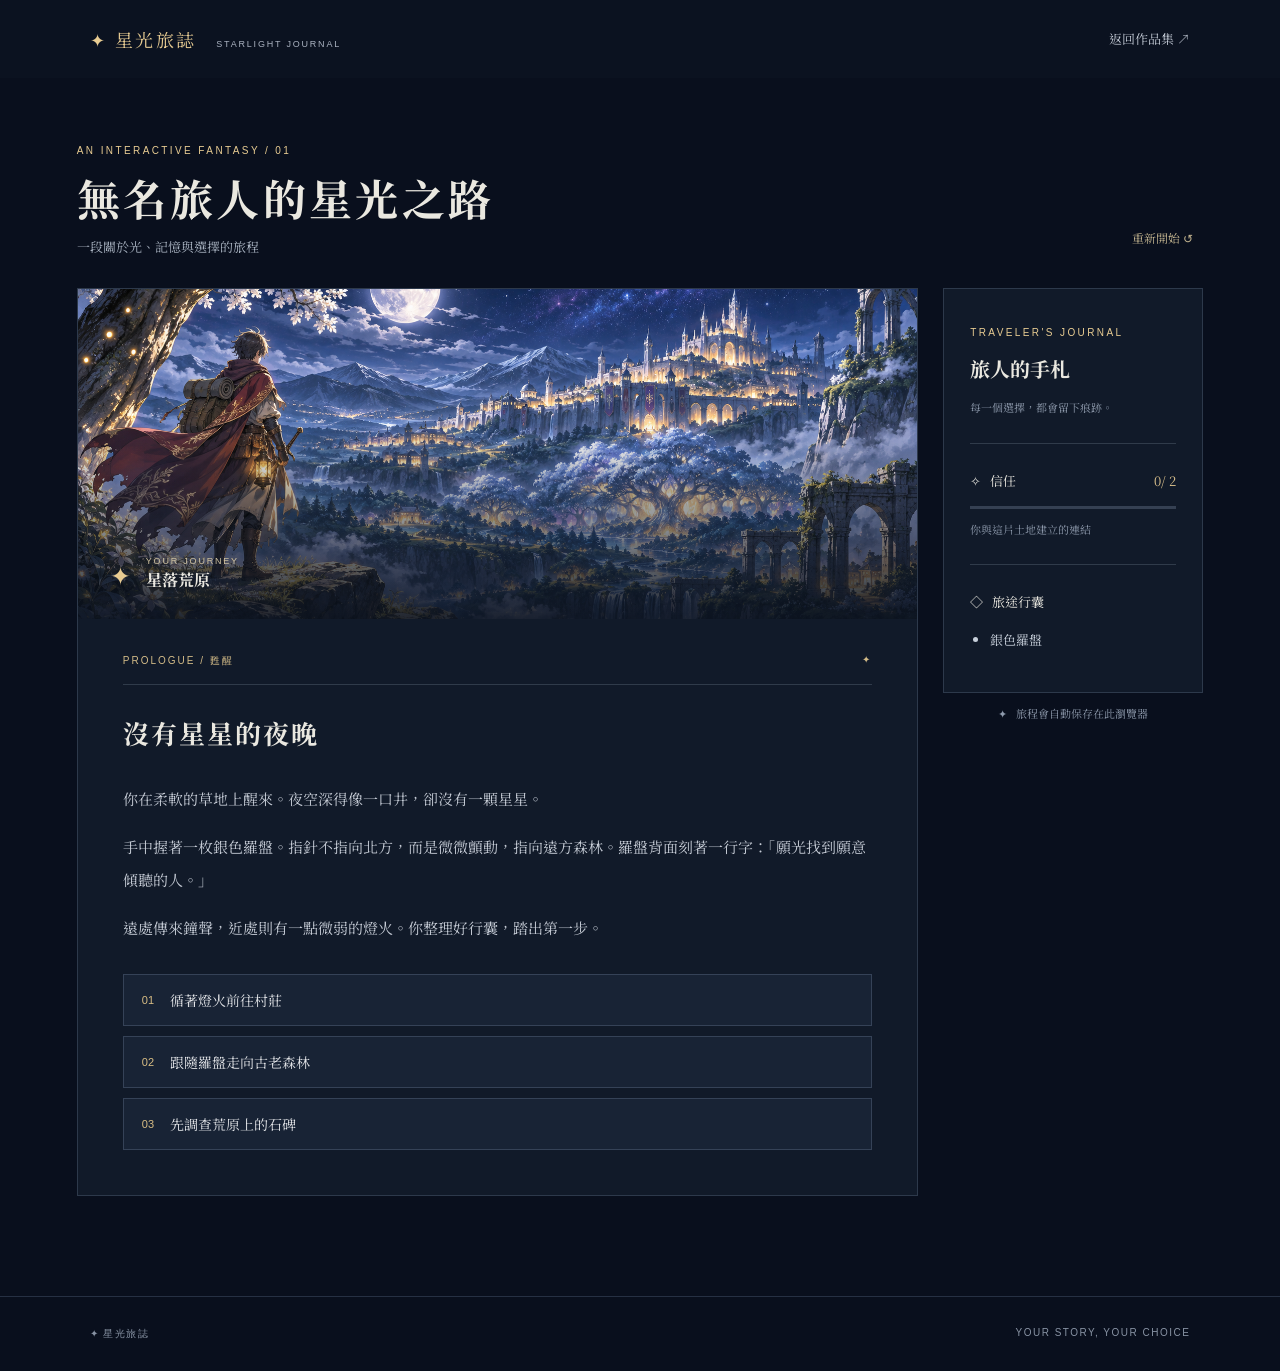
==== adventure/index.html @ 42a1205a "Initial commit: 星光旅誌 static portfolio site Co-Authored-By: Claude Opus 5.5 <noreply@anthropic.com>" ====
<!doctype html><html lang="zh-Hant"><head><meta charset="utf-8"><meta name="viewport" content="width=device-width,initial-scale=1"><title>無名旅人的星光之路</title><link rel="stylesheet" href="../style.css"><link rel="stylesheet" href="game.css"></head><body><header><a class="brand" href="../">✦ 星光旅誌 <small>STARLIGHT JOURNAL</small></a><nav><a href="../#works">返回作品集 ↗</a></nav></header><main class="game"><div class="game-top"><div><p class="eyebrow">AN INTERACTIVE FANTASY / 01</p><h1>無名旅人的星光之路</h1><p>一段關於光、記憶與選擇的旅程</p></div><button id="restart" class="text-button">重新開始 ↺</button></div><div class="layout"><article class="story"><div class="scene"><div class="scene-label"><span>✦</span><div><small>YOUR JOURNEY</small><strong id="location"></strong></div></div></div><div class="story-body"><div class="chapter"><span id="chapter"></span><span>✦</span></div><h2 id="title"></h2><div id="text" class="story-text" aria-live="polite"></div><div id="choices" class="choices"></div></div></article><aside><div class="panel"><p class="eyebrow">TRAVELER'S JOURNAL</p><h3>旅人的手札</h3><p class="aside-intro">每一個選擇，都會留下痕跡。</p><div class="divider"></div><p class="stat-label">✧ &nbsp; 信任 <span id="trust"></span></p><div class="meter"><i id="meter"></i></div><p class="hint">你與這片土地建立的連結</p><div class="divider"></div><p class="stat-label">◇ &nbsp; 旅途行囊</p><ul id="inventory"></ul></div><p class="save-note">✦ &nbsp; 旅程會自動保存在此瀏覽器</p></aside></div></main><footer><span>✦ 星光旅誌</span><span>YOUR STORY, YOUR CHOICE</span></footer><script src="story.js"></script><script src="game.js"></script></body></html>
---- style.css ----
@import url('https://fonts.googleapis.com/css2?family=Noto+Serif+TC:wght@400;600;700&display=swap');
:root{color-scheme:dark;--gold:#e8cc92;--muted:#a7b1c2;--ink:#eae8e0}*{box-sizing:border-box}html{scroll-behavior:smooth}body{margin:0;background:#090f1d;color:var(--ink);font-family:'Noto Serif TC',serif;line-height:1.8}a{color:inherit;text-decoration:none}header{height:78px;display:flex;align-items:center;justify-content:space-between;padding:0 7%;background:#0b1220} .brand{font-size:18px;letter-spacing:.14em;color:var(--gold)}.brand small{font:9px sans-serif;letter-spacing:.2em;color:#aab2c0;margin-left:12px}nav{display:flex;gap:38px;font-size:13px;color:#c4cbd6}.hero{min-height:690px;height:calc(100vh - 78px);max-height:900px;position:relative;display:flex;align-items:center;padding:8%;background:linear-gradient(90deg,rgba(5,10,22,.93) 0%,rgba(5,10,22,.65) 44%,rgba(5,10,22,.12)),linear-gradient(0deg,#090f1d,transparent 30%),url('assets/starlight.png') center/cover}.hero-content{max-width:650px}.eyebrow{font:10px/1.6 sans-serif;letter-spacing:.24em;color:var(--gold)}h1{font-size:clamp(42px,6vw,78px);line-height:1.35;letter-spacing:.08em;margin:26px 0}h1 em{font-style:normal;color:var(--gold)}.lead{color:#c9cfda;font-size:16px;line-height:2.1}.button{display:inline-flex;justify-content:space-between;gap:60px;background:var(--gold);color:#151b27;padding:15px 22px;font-size:13px;margin-top:26px;font-weight:bold}.hero-caption{position:absolute;right:7%;bottom:12%;font:10px/2 sans-serif;letter-spacing:.15em;color:var(--gold);border-left:1px solid var(--gold);padding-left:18px}.hero-caption strong{font:14px 'Noto Serif TC',serif;color:white;letter-spacing:.08em}.section{max-width:1200px;margin:auto;padding:120px 7%}.section-head{display:flex;justify-content:space-between;align-items:end;margin-bottom:40px}.section-head>p,.about>p:last-child{color:var(--muted);font-size:14px}h2{font-size:36px;letter-spacing:.08em;margin:10px 0}.work{display:grid;grid-template-columns:1.15fr 1fr;border:1px solid #273246;background:#101927;transition:.2s}.work:hover{border-color:#bda674;transform:translateY(-3px)}.work-image{min-height:400px;background:url('assets/starlight.png') center/cover}.work-copy{padding:55px}.work-copy h3{font-size:30px;line-height:1.5;letter-spacing:.1em}.work-copy>p:not(.eyebrow){color:var(--muted);font-size:14px}.tags{display:flex;gap:8px;flex-wrap:wrap;margin:28px 0}.tags span{border:1px solid #465063;padding:4px 10px;font-size:11px;color:#bdc5d2}.work-copy b{font-size:13px;color:var(--gold)}.about{border-top:1px solid #263043;display:grid;grid-template-columns:1fr 1fr;gap:0 80px}.about .eyebrow{grid-column:1/-1}.about>p:last-child{max-width:430px}footer{border-top:1px solid #263043;padding:30px 7%;display:flex;justify-content:space-between;color:#8893a4;font:10px sans-serif;letter-spacing:.15em}@media(max-width:700px){header{height:65px}.brand small{display:none}.hero{min-height:620px;height:80vh;background-position:60% center}.hero-caption{display:none}.section{padding:75px 6%}.section-head{display:block}.work{grid-template-columns:1fr}.work-image{min-height:240px}.work-copy{padding:30px}.about{display:block}footer{gap:20px}}
---- adventure/game.css ----
.game{max-width:1340px;margin:auto;padding:55px 6% 100px}.game-top{display:flex;align-items:end;justify-content:space-between;margin-bottom:30px}.game-top h1{font-size:clamp(28px,4vw,43px);margin:8px 0}.game-top p:not(.eyebrow){color:#aab4c2;font-size:13px;margin:0}.text-button{background:none;border:0;color:#c3b48f;cursor:pointer;font:inherit;font-size:12px;padding:10px}.layout{display:grid;grid-template-columns:minmax(0,1fr) 260px;gap:25px}.story,.panel{border:1px solid #2d394b;background:#111a29}.scene{height:330px;background:linear-gradient(0deg,rgba(10,17,29,.9),transparent 60%),url('../assets/starlight.png') center 52%/cover;position:relative}.scene-label{position:absolute;bottom:22px;left:32px;display:flex;align-items:center;gap:15px}.scene-label>span{color:#e8cc92;font-size:25px}.scene-label small,.scene-label strong{display:block}.scene-label small{font:9px sans-serif;letter-spacing:.2em;color:#d0c3a2}.scene-label strong{font-size:16px}.story-body{padding:35px 45px 45px}.chapter{display:flex;justify-content:space-between;color:#d4bc88;font:10px sans-serif;letter-spacing:.2em;border-bottom:1px solid #303b4a;padding-bottom:16px}.story-body h2{font-size:26px;margin:25px 0}.story-text{color:#c5cbd5;font-size:15px;line-height:2.2;min-height:150px}.story-text p{margin:0 0 1em}.choices{display:grid;gap:10px;margin-top:30px}.choice{display:flex;align-items:center;text-align:left;gap:16px;width:100%;padding:15px 18px;background:#182335;color:#e4e6e9;border:1px solid #354257;font:14px 'Noto Serif TC',serif;cursor:pointer}.choice:hover,.choice:focus-visible{background:#263449;border-color:#d0b780}.choice span{color:#d8bd84;font:11px sans-serif}.panel{padding:26px}.panel h3{font-size:20px;margin:10px 0}.aside-intro,.hint,.save-note{font-size:11px;color:#8e9aac}.divider{height:1px;background:#303b4a;margin:25px 0}.stat-label{font-size:13px}.stat-label span{float:right;color:#dfc48e}.meter{height:3px;background:#354052}.meter i{display:block;height:100%;background:#ddc18b;transition:width .3s}#inventory{padding-left:20px;color:#c8d0db;font-size:13px;line-height:2}.save-note{text-align:center}.ending{color:#e8cc92}@media(max-width:800px){.layout{grid-template-columns:1fr}.game-top{align-items:start;gap:10px}.scene{height:240px}.story-body{padding:25px}.game{padding-top:35px}.panel{padding:22px}}
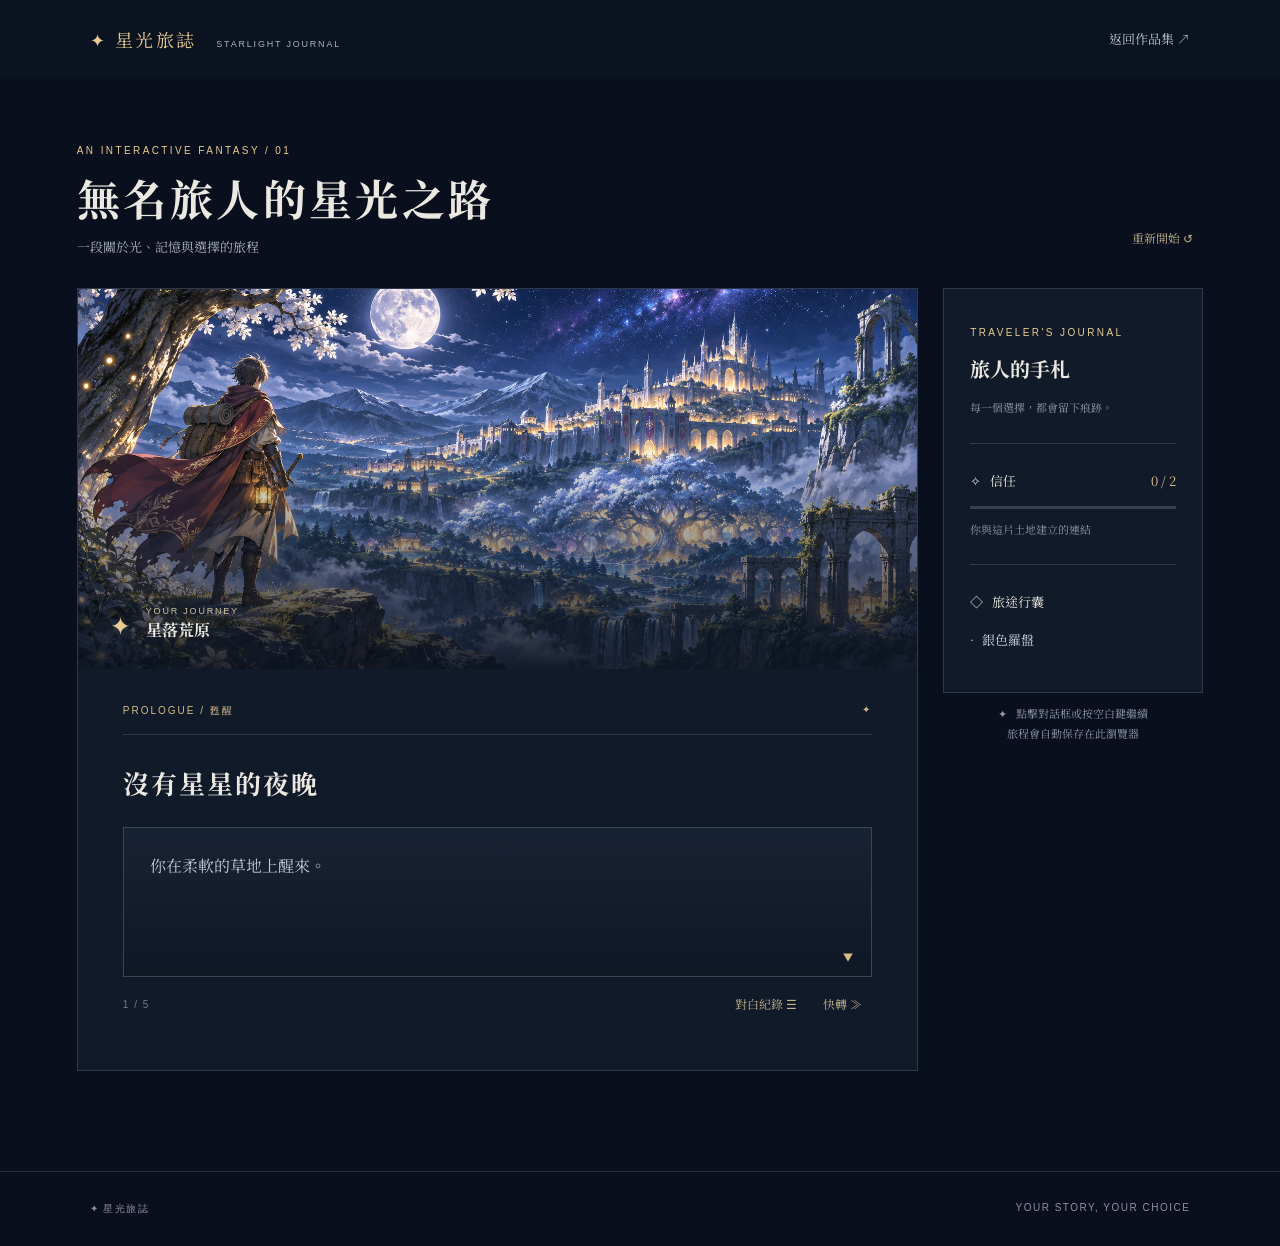
==== commit 99748777: "Turn the adventure into a line-by-line visual novel - Story text becomes per-line scripts with speak" ====
--- a/adventure/index.html
+++ b/adventure/index.html
@@ -1 +1,87 @@
-<!doctype html><html lang="zh-Hant"><head><meta charset="utf-8"><meta name="viewport" content="width=device-width,initial-scale=1"><title>無名旅人的星光之路</title><link rel="stylesheet" href="../style.css"><link rel="stylesheet" href="game.css"></head><body><header><a class="brand" href="../">✦ 星光旅誌 <small>STARLIGHT JOURNAL</small></a><nav><a href="../#works">返回作品集 ↗</a></nav></header><main class="game"><div class="game-top"><div><p class="eyebrow">AN INTERACTIVE FANTASY / 01</p><h1>無名旅人的星光之路</h1><p>一段關於光、記憶與選擇的旅程</p></div><button id="restart" class="text-button">重新開始 ↺</button></div><div class="layout"><article class="story"><div class="scene"><div class="scene-label"><span>✦</span><div><small>YOUR JOURNEY</small><strong id="location"></strong></div></div></div><div class="story-body"><div class="chapter"><span id="chapter"></span><span>✦</span></div><h2 id="title"></h2><div id="text" class="story-text" aria-live="polite"></div><div id="choices" class="choices"></div></div></article><aside><div class="panel"><p class="eyebrow">TRAVELER'S JOURNAL</p><h3>旅人的手札</h3><p class="aside-intro">每一個選擇，都會留下痕跡。</p><div class="divider"></div><p class="stat-label">✧ &nbsp; 信任 <span id="trust"></span></p><div class="meter"><i id="meter"></i></div><p class="hint">你與這片土地建立的連結</p><div class="divider"></div><p class="stat-label">◇ &nbsp; 旅途行囊</p><ul id="inventory"></ul></div><p class="save-note">✦ &nbsp; 旅程會自動保存在此瀏覽器</p></aside></div></main><footer><span>✦ 星光旅誌</span><span>YOUR STORY, YOUR CHOICE</span></footer><script src="story.js"></script><script src="game.js"></script></body></html>
+<!doctype html>
+<html lang="zh-Hant">
+<head>
+  <meta charset="utf-8">
+  <meta name="viewport" content="width=device-width,initial-scale=1">
+  <title>無名旅人的星光之路</title>
+  <link rel="stylesheet" href="../style.css">
+  <link rel="stylesheet" href="game.css">
+</head>
+<body>
+  <header>
+    <a class="brand" href="../">✦ 星光旅誌 <small>STARLIGHT JOURNAL</small></a>
+    <nav><a href="../#works">返回作品集 ↗</a></nav>
+  </header>
+
+  <main class="game">
+    <div class="game-top">
+      <div>
+        <p class="eyebrow">AN INTERACTIVE FANTASY / 01</p>
+        <h1>無名旅人的星光之路</h1>
+        <p>一段關於光、記憶與選擇的旅程</p>
+      </div>
+      <button id="restart" class="text-button">重新開始 ↺</button>
+    </div>
+
+    <div class="layout">
+      <article class="story">
+        <div class="scene" id="scene">
+          <div class="scene-bg" id="scene-bg"></div>
+          <img class="sprite" id="sprite" alt="" hidden>
+          <div class="scene-label">
+            <span>✦</span>
+            <div><small>YOUR JOURNEY</small><strong id="location"></strong></div>
+          </div>
+        </div>
+
+        <div class="story-body">
+          <div class="chapter"><span id="chapter"></span><span>✦</span></div>
+          <h2 id="title"></h2>
+
+          <div class="dialogue" id="dialogue" role="button" tabindex="0" aria-label="下一句">
+            <div class="speaker" id="speaker" hidden></div>
+            <p class="line" id="line" aria-live="polite"></p>
+            <span class="next-mark" id="next-mark" aria-hidden="true">▼</span>
+          </div>
+
+          <div class="vn-controls">
+            <span class="progress" id="progress"></span>
+            <button class="text-button" id="log-open">對白紀錄 ☰</button>
+            <button class="text-button" id="skip">快轉 ≫</button>
+          </div>
+
+          <div id="choices" class="choices"></div>
+        </div>
+      </article>
+
+      <aside>
+        <div class="panel">
+          <p class="eyebrow">TRAVELER'S JOURNAL</p>
+          <h3>旅人的手札</h3>
+          <p class="aside-intro">每一個選擇，都會留下痕跡。</p>
+          <div class="divider"></div>
+          <p class="stat-label">✧ &nbsp; 信任 <span id="trust"></span></p>
+          <div class="meter"><i id="meter"></i></div>
+          <p class="hint">你與這片土地建立的連結</p>
+          <div class="divider"></div>
+          <p class="stat-label">◇ &nbsp; 旅途行囊</p>
+          <ul id="inventory"></ul>
+        </div>
+        <p class="save-note">✦ &nbsp; 點擊對話框或按空白鍵繼續<br>旅程會自動保存在此瀏覽器</p>
+      </aside>
+    </div>
+  </main>
+
+  <dialog id="log" class="log">
+    <div class="log-head">
+      <h3>對白紀錄</h3>
+      <button class="text-button" id="log-close">關閉 ✕</button>
+    </div>
+    <ol id="log-list"></ol>
+  </dialog>
+
+  <footer><span>✦ 星光旅誌</span><span>YOUR STORY, YOUR CHOICE</span></footer>
+  <script src="story.js"></script>
+  <script src="game.js"></script>
+</body>
+</html>
--- a/adventure/game.css
+++ b/adventure/game.css
@@ -1 +1,10 @@
-.game{max-width:1340px;margin:auto;padding:55px 6% 100px}.game-top{display:flex;align-items:end;justify-content:space-between;margin-bottom:30px}.game-top h1{font-size:clamp(28px,4vw,43px);margin:8px 0}.game-top p:not(.eyebrow){color:#aab4c2;font-size:13px;margin:0}.text-button{background:none;border:0;color:#c3b48f;cursor:pointer;font:inherit;font-size:12px;padding:10px}.layout{display:grid;grid-template-columns:minmax(0,1fr) 260px;gap:25px}.story,.panel{border:1px solid #2d394b;background:#111a29}.scene{height:330px;background:linear-gradient(0deg,rgba(10,17,29,.9),transparent 60%),url('../assets/starlight.png') center 52%/cover;position:relative}.scene-label{position:absolute;bottom:22px;left:32px;display:flex;align-items:center;gap:15px}.scene-label>span{color:#e8cc92;font-size:25px}.scene-label small,.scene-label strong{display:block}.scene-label small{font:9px sans-serif;letter-spacing:.2em;color:#d0c3a2}.scene-label strong{font-size:16px}.story-body{padding:35px 45px 45px}.chapter{display:flex;justify-content:space-between;color:#d4bc88;font:10px sans-serif;letter-spacing:.2em;border-bottom:1px solid #303b4a;padding-bottom:16px}.story-body h2{font-size:26px;margin:25px 0}.story-text{color:#c5cbd5;font-size:15px;line-height:2.2;min-height:150px}.story-text p{margin:0 0 1em}.choices{display:grid;gap:10px;margin-top:30px}.choice{display:flex;align-items:center;text-align:left;gap:16px;width:100%;padding:15px 18px;background:#182335;color:#e4e6e9;border:1px solid #354257;font:14px 'Noto Serif TC',serif;cursor:pointer}.choice:hover,.choice:focus-visible{background:#263449;border-color:#d0b780}.choice span{color:#d8bd84;font:11px sans-serif}.panel{padding:26px}.panel h3{font-size:20px;margin:10px 0}.aside-intro,.hint,.save-note{font-size:11px;color:#8e9aac}.divider{height:1px;background:#303b4a;margin:25px 0}.stat-label{font-size:13px}.stat-label span{float:right;color:#dfc48e}.meter{height:3px;background:#354052}.meter i{display:block;height:100%;background:#ddc18b;transition:width .3s}#inventory{padding-left:20px;color:#c8d0db;font-size:13px;line-height:2}.save-note{text-align:center}.ending{color:#e8cc92}@media(max-width:800px){.layout{grid-template-columns:1fr}.game-top{align-items:start;gap:10px}.scene{height:240px}.story-body{padding:25px}.game{padding-top:35px}.panel{padding:22px}}
+.game{max-width:1340px;margin:auto;padding:55px 6% 100px}.game-top{display:flex;align-items:end;justify-content:space-between;margin-bottom:30px}.game-top h1{font-size:clamp(28px,4vw,43px);margin:8px 0}.game-top p:not(.eyebrow){color:#aab4c2;font-size:13px;margin:0}.text-button{background:none;border:0;color:#c3b48f;cursor:pointer;font:inherit;font-size:12px;padding:10px}.layout{display:grid;grid-template-columns:minmax(0,1fr) 260px;gap:25px}.story,.panel{border:1px solid #2d394b;background:#111a29}.scene{height:380px;position:relative;overflow:hidden;cursor:pointer;background:#0d1524}.scene-bg{position:absolute;inset:0;background:url('../assets/starlight.png') center 52%/cover;transition:background-image .5s}.scene::after{content:'';position:absolute;inset:0;background:linear-gradient(0deg,rgba(10,17,29,.9),transparent 60%);pointer-events:none}.sprite{position:absolute;bottom:0;left:50%;transform:translateX(-50%);height:96%;width:auto;max-width:70%;object-fit:contain;object-position:bottom;z-index:1;filter:drop-shadow(0 0 18px rgba(0,0,0,.5));animation:sprite-in .35s ease}@keyframes sprite-in{from{opacity:0;transform:translate(-50%,8px)}}.scene-label{z-index:2}.scene-label{position:absolute;bottom:22px;left:32px;display:flex;align-items:center;gap:15px}.scene-label>span{color:#e8cc92;font-size:25px}.scene-label small,.scene-label strong{display:block}.scene-label small{font:9px sans-serif;letter-spacing:.2em;color:#d0c3a2}.scene-label strong{font-size:16px}.story-body{padding:35px 45px 45px}.chapter{display:flex;justify-content:space-between;color:#d4bc88;font:10px sans-serif;letter-spacing:.2em;border-bottom:1px solid #303b4a;padding-bottom:16px}.story-body h2{font-size:26px;margin:25px 0}.choices{display:grid;gap:10px;margin-top:30px}.choice{display:flex;align-items:center;text-align:left;gap:16px;width:100%;padding:15px 18px;background:#182335;color:#e4e6e9;border:1px solid #354257;font:14px 'Noto Serif TC',serif;cursor:pointer}.choice:hover,.choice:focus-visible{background:#263449;border-color:#d0b780}.choice span{color:#d8bd84;font:11px sans-serif}.panel{padding:26px}.panel h3{font-size:20px;margin:10px 0}.aside-intro,.hint,.save-note{font-size:11px;color:#8e9aac}.divider{height:1px;background:#303b4a;margin:25px 0}.stat-label{font-size:13px}.stat-label span{float:right;color:#dfc48e}.meter{height:3px;background:#354052}.meter i{display:block;height:100%;background:#ddc18b;transition:width .3s}#inventory{padding-left:20px;color:#c8d0db;font-size:13px;line-height:2}.save-note{text-align:center}.ending{color:#e8cc92}@media(max-width:800px){.game{padding:0 0 calc(40px + env(safe-area-inset-bottom))}.game-top{align-items:center;gap:10px;margin:0;padding:12px 16px;border-bottom:1px solid #1e2738}.game-top .eyebrow,.game-top p:not(.eyebrow){display:none}.game-top h1{font-size:18px;margin:0}.text-button{padding:8px 0;white-space:nowrap}.layout{grid-template-columns:1fr;gap:20px}.story{border:0;background:#0d1524}.scene{height:auto;aspect-ratio:4/3;max-height:46svh}.scene::after{background:linear-gradient(0deg,#0d1524 2%,rgba(13,21,36,.55) 28%,transparent 55%)}.sprite{max-width:80%}.scene-label{left:16px;bottom:14px;gap:12px}.scene-label>span{font-size:20px}.scene-label strong{font-size:15px}.story-body{padding:18px 16px 26px}.chapter{padding-bottom:12px}.story-body h2{font-size:21px;margin:16px 0 14px}.choices{margin-top:22px;gap:10px}.choice{min-height:54px;padding:14px 16px;font-size:15px;line-height:1.5;-webkit-tap-highlight-color:transparent}.choice:active{background:#263449;border-color:#d0b780}aside{padding:0 16px}.panel{padding:20px}.divider{margin:18px 0}}
+.choice.locked{cursor:not-allowed;background:#121b29;border-style:dashed;border-color:#2e3a4c;color:#7d889a}.choice.locked:hover{background:#121b29;border-color:#2e3a4c}.choice-body{display:grid;gap:2px}.choice-body strong{font-weight:400}.choice-body small{font-size:11px;color:#8792a4;line-height:1.6}.puzzle{border:1px solid #3a3424;background:linear-gradient(180deg,#15192a,#111724);padding:20px;margin-bottom:8px}.puzzle-prompt{margin:0 0 14px;font-size:13px;color:#d4bc88}.mural{display:grid;grid-template-columns:repeat(4,1fr);gap:10px}.tablet{display:flex;flex-direction:column;gap:10px;min-height:150px;padding:14px 12px;background:#1d2232;border:1px solid #3e4659;color:#d9dce2;font:13px/1.7 'Noto Serif TC',serif;text-align:left;cursor:pointer;transition:border-color .2s,background .2s,transform .2s}.tablet:hover,.tablet:focus-visible{border-color:#b9a274}.tablet[aria-pressed=true]{border-color:#e8cc92;background:#2a2c33;transform:translateY(-3px);box-shadow:0 0 0 1px #e8cc92 inset}.tablet.fixed{cursor:default;border-color:#8a7650;background:#252417}.tablet-no{color:#d8bd84;font:11px sans-serif;letter-spacing:.2em}.hint-button{margin-top:10px;padding:6px 0}.puzzle-hint{margin:12px 0 0;font-size:12px;color:#c3b48f}
+@media(max-width:800px){.puzzle{padding:16px}.mural{grid-template-columns:1fr 1fr}.tablet{min-height:120px;font-size:14px;-webkit-tap-highlight-color:transparent}.choice-body small{font-size:12px}}
+
+.story-body h2{margin-bottom:20px}.dialogue{position:relative;min-height:150px;padding:22px 26px 30px;border:1px solid #3a4558;background:linear-gradient(180deg,rgba(24,35,53,.92),rgba(15,23,37,.96));cursor:pointer;outline:none}.dialogue:focus-visible{border-color:#d0b780}.dialogue[aria-disabled=true]{cursor:default}.speaker{display:inline-block;margin:-36px 0 10px -6px;padding:3px 16px;background:#0f1726;border:1px solid #d0b780;color:#e8cc92;font-size:14px;letter-spacing:.12em}.line{margin:0;color:#dfe3ea;font-size:16px;line-height:2.05;white-space:pre-wrap}.dialogue.narration .line{color:#c5cbd5}.next-mark{position:absolute;right:18px;bottom:10px;color:#d8bd84;font-size:10px;animation:blink 1.2s ease-in-out infinite}@keyframes blink{50%{opacity:.2;transform:translateY(2px)}}.vn-controls{display:flex;align-items:center;gap:6px;margin-top:6px}.vn-controls .progress{margin-right:auto;font:10px sans-serif;letter-spacing:.15em;color:#6f7b8e}.vn-controls .text-button:disabled{opacity:.35;cursor:default}.choices:empty{display:none}.is-ending .chapter span:first-child{color:#f3d9a0}
+#inventory li{list-style:none;margin-left:-20px;display:flex;align-items:center;gap:8px}#inventory li:before{content:'·';color:#d8bd84}#inventory li:has(.item-icon:not([hidden])):before{display:none}.item-icon{width:28px;height:28px;object-fit:contain}.tablet-img{width:100%;aspect-ratio:3/4;object-fit:cover;border:1px solid #3e4659}
+.log{width:min(640px,calc(100vw - 32px));max-height:80vh;padding:0;background:#0f1726;color:var(--ink);border:1px solid #3a4558}.log::backdrop{background:rgba(4,8,16,.75)}.log-head{display:flex;justify-content:space-between;align-items:center;padding:14px 22px;border-bottom:1px solid #303b4a}.log-head h3{margin:0;font-size:17px;color:#e8cc92}#log-list{list-style:none;margin:0;padding:12px 22px 22px;max-height:calc(80vh - 64px);overflow-y:auto}#log-list li{padding:9px 0;border-bottom:1px solid #1e2738;font-size:14px;line-height:1.9;color:#c5cbd5}#log-list strong{display:block;font-size:12px;font-weight:400;color:#e8cc92;letter-spacing:.1em}#log-list .log-choice{color:#d8bd84;font-size:13px}
+@media(max-width:800px){.dialogue{min-height:130px;padding:20px 18px 28px}.line{font-size:16px;line-height:1.95}.speaker{font-size:13px}.vn-controls .text-button{padding:10px 6px}}
+@media(prefers-reduced-motion:reduce){.next-mark,.sprite{animation:none}}
+.game [hidden]{display:none!important}
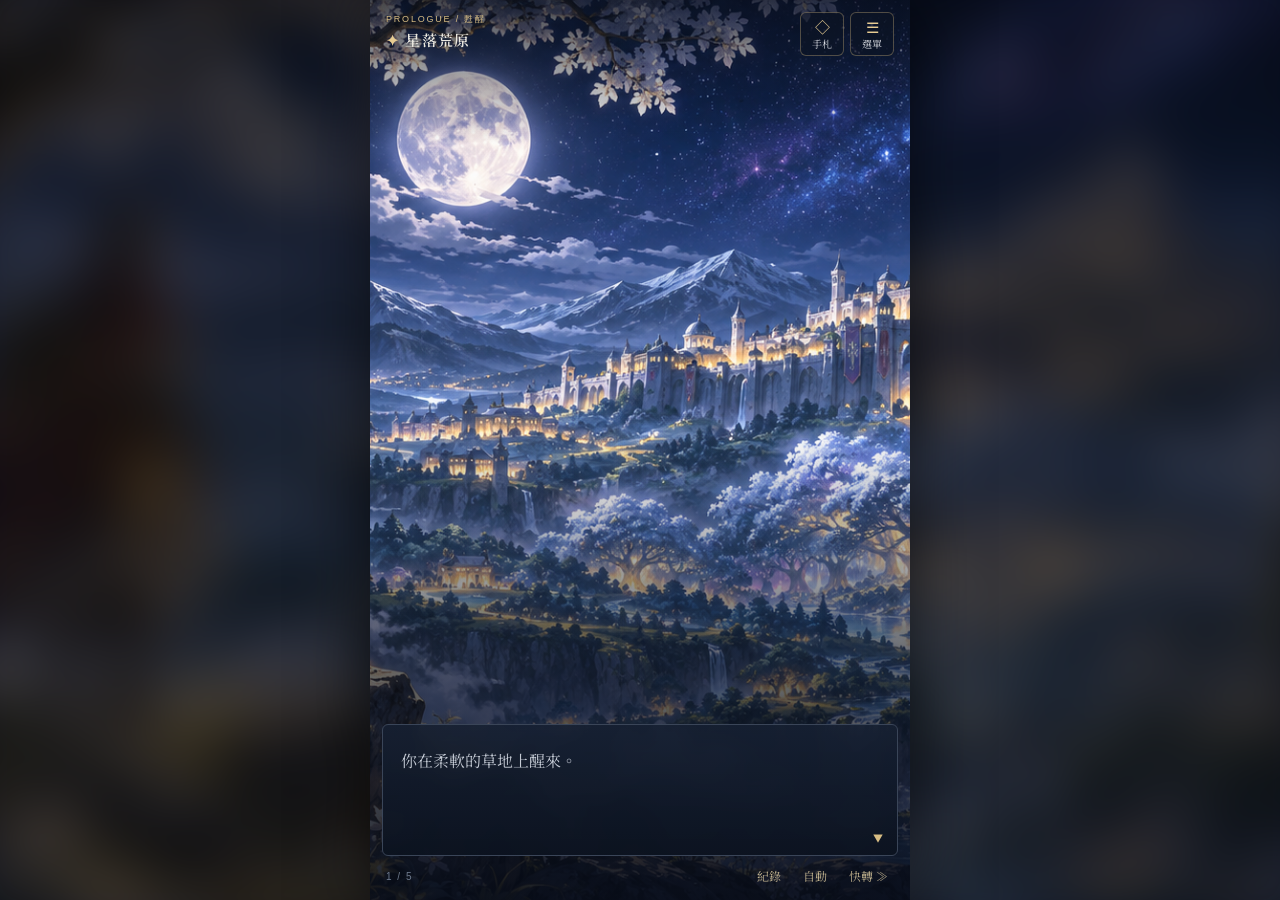
==== commit ab2b614a: "Make the adventure a full-screen, mobile-first visual novel - Full-screen portrait stage with overla" ====
--- a/adventure/index.html
+++ b/adventure/index.html
@@ -2,85 +2,91 @@
 <html lang="zh-Hant">
 <head>
   <meta charset="utf-8">
-  <meta name="viewport" content="width=device-width,initial-scale=1">
+  <meta name="viewport" content="width=device-width,initial-scale=1,viewport-fit=cover">
+  <meta name="theme-color" content="#070c18">
   <title>無名旅人的星光之路</title>
-  <link rel="stylesheet" href="../style.css">
   <link rel="stylesheet" href="game.css">
 </head>
 <body>
-  <header>
-    <a class="brand" href="../">✦ 星光旅誌 <small>STARLIGHT JOURNAL</small></a>
-    <nav><a href="../#works">返回作品集 ↗</a></nav>
-  </header>
+  <!-- 桌機時舞台兩側的模糊背景 -->
+  <div class="backdrop" aria-hidden="true"></div>
 
-  <main class="game">
-    <div class="game-top">
-      <div>
-        <p class="eyebrow">AN INTERACTIVE FANTASY / 01</p>
-        <h1>無名旅人的星光之路</h1>
-        <p>一段關於光、記憶與選擇的旅程</p>
+  <main class="stage" id="stage">
+    <div class="scene-bg" id="scene-bg"></div>
+    <img class="sprite" id="sprite" alt="" hidden>
+    <div class="tap-layer" id="scene" aria-hidden="true"></div>
+
+    <header class="hud">
+      <div class="hud-place">
+        <small id="chapter"></small>
+        <strong><span aria-hidden="true">✦</span> <span id="location"></span></strong>
       </div>
-      <button id="restart" class="text-button">重新開始 ↺</button>
+      <div class="hud-actions">
+        <button class="hud-button" id="journal-open" aria-label="旅人的手札"><i aria-hidden="true">◇</i>手札</button>
+        <button class="hud-button" id="menu-open" aria-label="選單"><i aria-hidden="true">☰</i>選單</button>
+      </div>
+    </header>
+
+    <section class="choices" id="choices" aria-label="選項"></section>
+
+    <section class="dialogue-wrap">
+      <div class="dialogue" id="dialogue" role="button" tabindex="0" aria-label="下一句">
+        <div class="speaker" id="speaker" hidden></div>
+        <p class="line" id="line" aria-live="polite"></p>
+        <span class="next-mark" id="next-mark" aria-hidden="true">▼</span>
+      </div>
+      <div class="vn-controls">
+        <span class="progress" id="progress"></span>
+        <button class="text-button" id="log-open">紀錄</button>
+        <button class="text-button" id="auto" aria-pressed="false">自動</button>
+        <button class="text-button" id="skip">快轉 ≫</button>
+      </div>
+    </section>
+
+    <div class="chapter-card" id="chapter-card" hidden>
+      <small id="card-chapter"></small>
+      <h1 id="title"></h1>
+      <span aria-hidden="true">✦</span>
     </div>
 
-    <div class="layout">
-      <article class="story">
-        <div class="scene" id="scene">
-          <div class="scene-bg" id="scene-bg"></div>
-          <img class="sprite" id="sprite" alt="" hidden>
-          <div class="scene-label">
-            <span>✦</span>
-            <div><small>YOUR JOURNEY</small><strong id="location"></strong></div>
-          </div>
-        </div>
-
-        <div class="story-body">
-          <div class="chapter"><span id="chapter"></span><span>✦</span></div>
-          <h2 id="title"></h2>
-
-          <div class="dialogue" id="dialogue" role="button" tabindex="0" aria-label="下一句">
-            <div class="speaker" id="speaker" hidden></div>
-            <p class="line" id="line" aria-live="polite"></p>
-            <span class="next-mark" id="next-mark" aria-hidden="true">▼</span>
-          </div>
-
-          <div class="vn-controls">
-            <span class="progress" id="progress"></span>
-            <button class="text-button" id="log-open">對白紀錄 ☰</button>
-            <button class="text-button" id="skip">快轉 ≫</button>
-          </div>
-
-          <div id="choices" class="choices"></div>
-        </div>
-      </article>
-
-      <aside>
-        <div class="panel">
-          <p class="eyebrow">TRAVELER'S JOURNAL</p>
-          <h3>旅人的手札</h3>
-          <p class="aside-intro">每一個選擇，都會留下痕跡。</p>
-          <div class="divider"></div>
-          <p class="stat-label">✧ &nbsp; 信任 <span id="trust"></span></p>
-          <div class="meter"><i id="meter"></i></div>
-          <p class="hint">你與這片土地建立的連結</p>
-          <div class="divider"></div>
-          <p class="stat-label">◇ &nbsp; 旅途行囊</p>
-          <ul id="inventory"></ul>
-        </div>
-        <p class="save-note">✦ &nbsp; 點擊對話框或按空白鍵繼續<br>旅程會自動保存在此瀏覽器</p>
-      </aside>
-    </div>
+    <div class="toast" id="toast" role="status" hidden></div>
   </main>
 
-  <dialog id="log" class="log">
-    <div class="log-head">
-      <h3>對白紀錄</h3>
-      <button class="text-button" id="log-close">關閉 ✕</button>
+  <dialog id="journal" class="sheet">
+    <div class="sheet-head">
+      <div><small>TRAVELER'S JOURNAL</small><h2>旅人的手札</h2></div>
+      <button class="text-button" data-close>關閉 ✕</button>
+    </div>
+    <div class="sheet-body">
+      <p class="stat-label">✧ 信任 <span id="trust"></span></p>
+      <div class="meter"><i id="meter"></i></div>
+      <p class="hint">你與這片土地建立的連結</p>
+      <p class="stat-label">◇ 旅途行囊</p>
+      <ul id="inventory" class="inventory"></ul>
+    </div>
+  </dialog>
+
+  <dialog id="menu" class="sheet">
+    <div class="sheet-head">
+      <div><small>MENU</small><h2>選單</h2></div>
+      <button class="text-button" data-close>關閉 ✕</button>
+    </div>
+    <div class="sheet-body menu-list">
+      <button class="menu-item" id="fullscreen" hidden>全螢幕 ⛶</button>
+      <button class="menu-item" id="restart">重新開始 ↺</button>
+      <a class="menu-item" href="../">返回作品集 ↗</a>
+      <p class="hint">點擊畫面或按空白鍵繼續。旅程會自動保存在此瀏覽器。</p>
+    </div>
+  </dialog>
+
+  <dialog id="log" class="sheet log">
+    <div class="sheet-head">
+      <div><small>BACKLOG</small><h2>對白紀錄</h2></div>
+      <button class="text-button" data-close>關閉 ✕</button>
     </div>
     <ol id="log-list"></ol>
   </dialog>
 
-  <footer><span>✦ 星光旅誌</span><span>YOUR STORY, YOUR CHOICE</span></footer>
   <script src="story.js"></script>
   <script src="game.js"></script>
 </body>
--- a/adventure/game.css
+++ b/adventure/game.css
@@ -1,10 +1,399 @@
-.game{max-width:1340px;margin:auto;padding:55px 6% 100px}.game-top{display:flex;align-items:end;justify-content:space-between;margin-bottom:30px}.game-top h1{font-size:clamp(28px,4vw,43px);margin:8px 0}.game-top p:not(.eyebrow){color:#aab4c2;font-size:13px;margin:0}.text-button{background:none;border:0;color:#c3b48f;cursor:pointer;font:inherit;font-size:12px;padding:10px}.layout{display:grid;grid-template-columns:minmax(0,1fr) 260px;gap:25px}.story,.panel{border:1px solid #2d394b;background:#111a29}.scene{height:380px;position:relative;overflow:hidden;cursor:pointer;background:#0d1524}.scene-bg{position:absolute;inset:0;background:url('../assets/starlight.png') center 52%/cover;transition:background-image .5s}.scene::after{content:'';position:absolute;inset:0;background:linear-gradient(0deg,rgba(10,17,29,.9),transparent 60%);pointer-events:none}.sprite{position:absolute;bottom:0;left:50%;transform:translateX(-50%);height:96%;width:auto;max-width:70%;object-fit:contain;object-position:bottom;z-index:1;filter:drop-shadow(0 0 18px rgba(0,0,0,.5));animation:sprite-in .35s ease}@keyframes sprite-in{from{opacity:0;transform:translate(-50%,8px)}}.scene-label{z-index:2}.scene-label{position:absolute;bottom:22px;left:32px;display:flex;align-items:center;gap:15px}.scene-label>span{color:#e8cc92;font-size:25px}.scene-label small,.scene-label strong{display:block}.scene-label small{font:9px sans-serif;letter-spacing:.2em;color:#d0c3a2}.scene-label strong{font-size:16px}.story-body{padding:35px 45px 45px}.chapter{display:flex;justify-content:space-between;color:#d4bc88;font:10px sans-serif;letter-spacing:.2em;border-bottom:1px solid #303b4a;padding-bottom:16px}.story-body h2{font-size:26px;margin:25px 0}.choices{display:grid;gap:10px;margin-top:30px}.choice{display:flex;align-items:center;text-align:left;gap:16px;width:100%;padding:15px 18px;background:#182335;color:#e4e6e9;border:1px solid #354257;font:14px 'Noto Serif TC',serif;cursor:pointer}.choice:hover,.choice:focus-visible{background:#263449;border-color:#d0b780}.choice span{color:#d8bd84;font:11px sans-serif}.panel{padding:26px}.panel h3{font-size:20px;margin:10px 0}.aside-intro,.hint,.save-note{font-size:11px;color:#8e9aac}.divider{height:1px;background:#303b4a;margin:25px 0}.stat-label{font-size:13px}.stat-label span{float:right;color:#dfc48e}.meter{height:3px;background:#354052}.meter i{display:block;height:100%;background:#ddc18b;transition:width .3s}#inventory{padding-left:20px;color:#c8d0db;font-size:13px;line-height:2}.save-note{text-align:center}.ending{color:#e8cc92}@media(max-width:800px){.game{padding:0 0 calc(40px + env(safe-area-inset-bottom))}.game-top{align-items:center;gap:10px;margin:0;padding:12px 16px;border-bottom:1px solid #1e2738}.game-top .eyebrow,.game-top p:not(.eyebrow){display:none}.game-top h1{font-size:18px;margin:0}.text-button{padding:8px 0;white-space:nowrap}.layout{grid-template-columns:1fr;gap:20px}.story{border:0;background:#0d1524}.scene{height:auto;aspect-ratio:4/3;max-height:46svh}.scene::after{background:linear-gradient(0deg,#0d1524 2%,rgba(13,21,36,.55) 28%,transparent 55%)}.sprite{max-width:80%}.scene-label{left:16px;bottom:14px;gap:12px}.scene-label>span{font-size:20px}.scene-label strong{font-size:15px}.story-body{padding:18px 16px 26px}.chapter{padding-bottom:12px}.story-body h2{font-size:21px;margin:16px 0 14px}.choices{margin-top:22px;gap:10px}.choice{min-height:54px;padding:14px 16px;font-size:15px;line-height:1.5;-webkit-tap-highlight-color:transparent}.choice:active{background:#263449;border-color:#d0b780}aside{padding:0 16px}.panel{padding:20px}.divider{margin:18px 0}}
-.choice.locked{cursor:not-allowed;background:#121b29;border-style:dashed;border-color:#2e3a4c;color:#7d889a}.choice.locked:hover{background:#121b29;border-color:#2e3a4c}.choice-body{display:grid;gap:2px}.choice-body strong{font-weight:400}.choice-body small{font-size:11px;color:#8792a4;line-height:1.6}.puzzle{border:1px solid #3a3424;background:linear-gradient(180deg,#15192a,#111724);padding:20px;margin-bottom:8px}.puzzle-prompt{margin:0 0 14px;font-size:13px;color:#d4bc88}.mural{display:grid;grid-template-columns:repeat(4,1fr);gap:10px}.tablet{display:flex;flex-direction:column;gap:10px;min-height:150px;padding:14px 12px;background:#1d2232;border:1px solid #3e4659;color:#d9dce2;font:13px/1.7 'Noto Serif TC',serif;text-align:left;cursor:pointer;transition:border-color .2s,background .2s,transform .2s}.tablet:hover,.tablet:focus-visible{border-color:#b9a274}.tablet[aria-pressed=true]{border-color:#e8cc92;background:#2a2c33;transform:translateY(-3px);box-shadow:0 0 0 1px #e8cc92 inset}.tablet.fixed{cursor:default;border-color:#8a7650;background:#252417}.tablet-no{color:#d8bd84;font:11px sans-serif;letter-spacing:.2em}.hint-button{margin-top:10px;padding:6px 0}.puzzle-hint{margin:12px 0 0;font-size:12px;color:#c3b48f}
-@media(max-width:800px){.puzzle{padding:16px}.mural{grid-template-columns:1fr 1fr}.tablet{min-height:120px;font-size:14px;-webkit-tap-highlight-color:transparent}.choice-body small{font-size:12px}}
-
-.story-body h2{margin-bottom:20px}.dialogue{position:relative;min-height:150px;padding:22px 26px 30px;border:1px solid #3a4558;background:linear-gradient(180deg,rgba(24,35,53,.92),rgba(15,23,37,.96));cursor:pointer;outline:none}.dialogue:focus-visible{border-color:#d0b780}.dialogue[aria-disabled=true]{cursor:default}.speaker{display:inline-block;margin:-36px 0 10px -6px;padding:3px 16px;background:#0f1726;border:1px solid #d0b780;color:#e8cc92;font-size:14px;letter-spacing:.12em}.line{margin:0;color:#dfe3ea;font-size:16px;line-height:2.05;white-space:pre-wrap}.dialogue.narration .line{color:#c5cbd5}.next-mark{position:absolute;right:18px;bottom:10px;color:#d8bd84;font-size:10px;animation:blink 1.2s ease-in-out infinite}@keyframes blink{50%{opacity:.2;transform:translateY(2px)}}.vn-controls{display:flex;align-items:center;gap:6px;margin-top:6px}.vn-controls .progress{margin-right:auto;font:10px sans-serif;letter-spacing:.15em;color:#6f7b8e}.vn-controls .text-button:disabled{opacity:.35;cursor:default}.choices:empty{display:none}.is-ending .chapter span:first-child{color:#f3d9a0}
-#inventory li{list-style:none;margin-left:-20px;display:flex;align-items:center;gap:8px}#inventory li:before{content:'·';color:#d8bd84}#inventory li:has(.item-icon:not([hidden])):before{display:none}.item-icon{width:28px;height:28px;object-fit:contain}.tablet-img{width:100%;aspect-ratio:3/4;object-fit:cover;border:1px solid #3e4659}
-.log{width:min(640px,calc(100vw - 32px));max-height:80vh;padding:0;background:#0f1726;color:var(--ink);border:1px solid #3a4558}.log::backdrop{background:rgba(4,8,16,.75)}.log-head{display:flex;justify-content:space-between;align-items:center;padding:14px 22px;border-bottom:1px solid #303b4a}.log-head h3{margin:0;font-size:17px;color:#e8cc92}#log-list{list-style:none;margin:0;padding:12px 22px 22px;max-height:calc(80vh - 64px);overflow-y:auto}#log-list li{padding:9px 0;border-bottom:1px solid #1e2738;font-size:14px;line-height:1.9;color:#c5cbd5}#log-list strong{display:block;font-size:12px;font-weight:400;color:#e8cc92;letter-spacing:.1em}#log-list .log-choice{color:#d8bd84;font-size:13px}
-@media(max-width:800px){.dialogue{min-height:130px;padding:20px 18px 28px}.line{font-size:16px;line-height:1.95}.speaker{font-size:13px}.vn-controls .text-button{padding:10px 6px}}
-@media(prefers-reduced-motion:reduce){.next-mark,.sprite{animation:none}}
-.game [hidden]{display:none!important}
+@import url('https://fonts.googleapis.com/css2?family=Noto+Serif+TC:wght@400;600;700&display=swap');
+
+/* 以手機直式為主：舞台寬度在手機上等於螢幕寬，在桌機上是置中的直式畫面 */
+:root {
+  color-scheme: dark;
+  --gold: #e8cc92;
+  --gold-soft: #d8bd84;
+  --ink: #eae8e0;
+  --muted: #8e9aac;
+  --line: #3a4558;
+  --panel: rgba(13, 21, 36, .94);
+  --bg-image: url('../assets/starlight.png');
+  --stage-w: min(100vw, max(60vh, 375px));
+  --stage-h: 100vh;
+  --safe-top: env(safe-area-inset-top, 0px);
+  --safe-bottom: env(safe-area-inset-bottom, 0px);
+}
+@supports (height: 100dvh) {
+  :root { --stage-w: min(100vw, max(60dvh, 375px)); --stage-h: 100dvh; }
+}
+
+* { box-sizing: border-box; }
+html, body { height: 100%; }
+body {
+  margin: 0;
+  overflow: hidden;
+  overscroll-behavior: none;
+  background: #070c18;
+  color: var(--ink);
+  font-family: 'Noto Serif TC', serif;
+  line-height: 1.8;
+  -webkit-tap-highlight-color: transparent;
+  -webkit-text-size-adjust: 100%;
+}
+button { font: inherit; color: inherit; }
+a { color: inherit; text-decoration: none; }
+[hidden] { display: none !important; }
+
+.backdrop {
+  position: fixed;
+  inset: -40px;
+  background: var(--bg-image) center / cover;
+  filter: blur(28px) brightness(.35);
+  transition: background-image .5s;
+}
+
+/* ---- 舞台 ---- */
+.stage {
+  position: relative;
+  width: var(--stage-w);
+  height: var(--stage-h);
+  margin: 0 auto;
+  overflow: hidden;
+  display: grid;
+  grid-template-rows: auto minmax(0, 1fr) auto;
+  background: #0d1524;
+  box-shadow: 0 0 60px rgba(0, 0, 0, .6);
+  user-select: none;
+  -webkit-user-select: none;
+}
+.scene-bg {
+  position: absolute;
+  inset: 0;
+  background: var(--bg-image) center / cover;
+  transition: background-image .5s;
+}
+.scene-bg::after {
+  content: '';
+  position: absolute;
+  inset: 0;
+  background:
+    linear-gradient(180deg, rgba(7, 12, 24, .75) 0%, transparent 16%),
+    linear-gradient(0deg, rgba(7, 12, 24, .92) 0%, rgba(7, 12, 24, .55) 30%, transparent 52%);
+  transition: background-color .3s;
+}
+.stage.choosing .scene-bg::after { background-color: rgba(5, 9, 18, .45); }
+
+.sprite {
+  position: absolute;
+  z-index: 1;
+  bottom: 0;
+  left: 50%;
+  height: 74%;
+  width: auto;
+  max-width: 96%;
+  object-fit: contain;
+  object-position: bottom;
+  transform: translateX(-50%);
+  filter: drop-shadow(0 0 18px rgba(0, 0, 0, .5));
+  animation: sprite-in .35s ease;
+  pointer-events: none;
+}
+@keyframes sprite-in { from { opacity: 0; transform: translate(-50%, 8px); } }
+
+.tap-layer { position: absolute; inset: 0; z-index: 2; cursor: pointer; }
+
+/* ---- 上方資訊列 ---- */
+.hud {
+  position: relative;
+  z-index: 3;
+  display: flex;
+  align-items: flex-start;
+  justify-content: space-between;
+  gap: 12px;
+  padding: calc(12px + var(--safe-top)) 16px 8px;
+  pointer-events: none;
+}
+.hud > * { pointer-events: auto; }
+.hud-place small {
+  display: block;
+  font: 9px/1.6 sans-serif;
+  letter-spacing: .2em;
+  color: var(--gold-soft);
+}
+.hud-place strong { font-size: 15px; font-weight: 600; letter-spacing: .08em; }
+.hud-place strong span:first-child { color: var(--gold); }
+.hud-actions { display: flex; gap: 6px; flex-shrink: 0; }
+.hud-button {
+  display: grid;
+  justify-items: center;
+  min-width: 44px;
+  min-height: 44px;
+  padding: 4px 6px;
+  background: rgba(13, 21, 36, .55);
+  border: 1px solid rgba(208, 183, 128, .35);
+  border-radius: 6px;
+  color: #d9dce2;
+  font-size: 10px;
+  line-height: 1.3;
+  cursor: pointer;
+}
+.hud-button i { font-style: normal; font-size: 15px; color: var(--gold); }
+.hud-button:active, .hud-button:focus-visible { border-color: var(--gold); outline: none; }
+
+/* ---- 選項與謎題（浮在畫面中段） ---- */
+.choices {
+  position: relative;
+  z-index: 3;
+  align-self: end;
+  display: grid;
+  gap: 10px;
+  max-height: 100%;
+  overflow-y: auto;
+  overscroll-behavior: contain;
+  padding: 8px 16px 12px;
+  animation: rise .3s ease;
+}
+.choices:empty { visibility: hidden; }
+@keyframes rise { from { opacity: 0; transform: translateY(10px); } }
+
+.choice {
+  display: flex;
+  align-items: center;
+  gap: 14px;
+  width: 100%;
+  min-height: 54px;
+  padding: 13px 16px;
+  text-align: left;
+  background: rgba(20, 30, 47, .92);
+  border: 1px solid #4a5670;
+  border-radius: 4px;
+  color: #eceef1;
+  font-size: 15px;
+  line-height: 1.5;
+  cursor: pointer;
+  backdrop-filter: blur(6px);
+  -webkit-backdrop-filter: blur(6px);
+}
+.choice > span { color: var(--gold-soft); font: 11px sans-serif; flex-shrink: 0; }
+.choice:hover, .choice:active, .choice:focus-visible { background: rgba(38, 52, 73, .95); border-color: #d0b780; outline: none; }
+.choice.locked, .choice.locked:hover {
+  cursor: not-allowed;
+  background: rgba(14, 21, 33, .9);
+  border-style: dashed;
+  border-color: #3a4558;
+  color: #808b9d;
+}
+.choice-body { display: grid; gap: 2px; }
+.choice-body strong { font-weight: 400; }
+.choice-body small { font-size: 12px; color: #8792a4; line-height: 1.6; }
+
+.puzzle {
+  padding: 14px;
+  background: rgba(17, 22, 36, .95);
+  border: 1px solid #5a4e33;
+  border-radius: 4px;
+}
+.puzzle-prompt { margin: 0 0 12px; font-size: 13px; line-height: 1.7; color: #d4bc88; }
+.mural { display: grid; grid-template-columns: 1fr 1fr; gap: 8px; }
+.tablet {
+  display: flex;
+  flex-direction: column;
+  gap: 6px;
+  min-height: 112px;
+  padding: 10px;
+  background: #1d2232;
+  border: 1px solid #3e4659;
+  color: #d9dce2;
+  font-size: 13px;
+  line-height: 1.6;
+  text-align: left;
+  cursor: pointer;
+  transition: border-color .2s, background .2s, transform .2s;
+}
+.tablet:hover, .tablet:focus-visible { border-color: #b9a274; outline: none; }
+.tablet[aria-pressed=true] {
+  border-color: var(--gold);
+  background: #2a2c33;
+  transform: translateY(-3px);
+  box-shadow: 0 0 0 1px var(--gold) inset;
+}
+.tablet.fixed { cursor: default; border-color: #8a7650; background: #252417; }
+.tablet-no { color: var(--gold-soft); font: 11px sans-serif; letter-spacing: .2em; }
+.tablet-img { width: 100%; aspect-ratio: 3 / 4; object-fit: cover; border: 1px solid #3e4659; }
+/* 有壁畫圖時，文字縮小成圖說 */
+.tablet-img:not([hidden]) + .tablet-text { font-size: 11px; line-height: 1.5; color: #aeb5c2; }
+.hint-button { margin-top: 8px; }
+.puzzle-hint { margin: 10px 0 0; font-size: 12px; color: #c3b48f; }
+
+/* ---- 對話框 ---- */
+.dialogue-wrap {
+  position: relative;
+  z-index: 3;
+  padding: 0 12px calc(4px + var(--safe-bottom));
+}
+.dialogue {
+  position: relative;
+  min-height: 132px;
+  margin-top: 16px;
+  padding: 20px 18px 26px;
+  background: linear-gradient(180deg, rgba(22, 32, 50, .9), rgba(12, 19, 32, .95));
+  border: 1px solid var(--line);
+  border-radius: 6px;
+  cursor: pointer;
+  outline: none;
+  backdrop-filter: blur(8px);
+  -webkit-backdrop-filter: blur(8px);
+}
+.dialogue:focus-visible { border-color: #d0b780; }
+/* 出現選項或謎題時，對話框只保留需要的高度，讓出空間 */
+.stage.choosing .dialogue { min-height: 0; padding-bottom: 18px; }
+.dialogue[aria-disabled=true] { cursor: default; }
+.speaker {
+  position: absolute;
+  top: -15px;
+  left: 14px;
+  padding: 2px 14px;
+  background: #0f1726;
+  border: 1px solid #d0b780;
+  border-radius: 3px;
+  color: var(--gold);
+  font-size: 13px;
+  letter-spacing: .12em;
+}
+.line { margin: 0; font-size: 16px; line-height: 1.95; color: #dfe3ea; white-space: pre-wrap; }
+.dialogue.narration .line { color: #c5cbd5; }
+.next-mark {
+  position: absolute;
+  right: 14px;
+  bottom: 8px;
+  color: var(--gold-soft);
+  font-size: 10px;
+  animation: blink 1.2s ease-in-out infinite;
+}
+@keyframes blink { 50% { opacity: .2; transform: translateY(2px); } }
+
+.vn-controls { display: flex; align-items: center; gap: 2px; }
+.vn-controls .progress { margin-right: auto; padding-left: 4px; font: 10px sans-serif; letter-spacing: .15em; color: #6f7b8e; }
+.text-button {
+  min-height: 40px;
+  padding: 8px 10px;
+  background: none;
+  border: 0;
+  color: #c3b48f;
+  font-size: 12px;
+  cursor: pointer;
+}
+.text-button:disabled { opacity: .35; cursor: default; }
+.text-button[aria-pressed=true] { color: var(--gold); text-decoration: underline; text-underline-offset: 4px; }
+
+/* ---- 章節標題卡 ---- */
+.chapter-card {
+  position: absolute;
+  inset: 0;
+  z-index: 5;
+  display: grid;
+  place-content: center;
+  justify-items: center;
+  gap: 4px;
+  padding: 24px;
+  text-align: center;
+  background: radial-gradient(ellipse at center, rgba(7, 12, 24, .82), rgba(7, 12, 24, .96));
+  cursor: pointer;
+  animation: card-in .5s ease;
+}
+.chapter-card small { font: 10px sans-serif; letter-spacing: .28em; color: var(--gold-soft); }
+.chapter-card h1 { margin: 6px 0; font-size: 26px; font-weight: 600; letter-spacing: .12em; line-height: 1.5; }
+.chapter-card span { color: var(--gold); }
+.chapter-card.leaving { animation: card-out .4s ease forwards; }
+@keyframes card-in { from { opacity: 0; } }
+@keyframes card-out { to { opacity: 0; } }
+.stage.is-ending .chapter-card small { color: #f3d9a0; }
+
+/* ---- 獲得道具提示 ---- */
+.toast {
+  position: absolute;
+  z-index: 4;
+  top: calc(70px + var(--safe-top));
+  left: 50%;
+  transform: translateX(-50%);
+  max-width: calc(100% - 32px);
+  padding: 8px 16px;
+  background: rgba(13, 21, 36, .94);
+  border: 1px solid #d0b780;
+  border-radius: 20px;
+  color: var(--gold);
+  font-size: 13px;
+  white-space: nowrap;
+  animation: rise .3s ease;
+  pointer-events: none;
+}
+
+/* ---- 底部面板：手札、選單、紀錄 ---- */
+.sheet {
+  width: var(--stage-w);
+  max-width: 100vw;
+  max-height: 82vh;
+  margin: auto auto 0;
+  padding: 0 0 var(--safe-bottom);
+  background: var(--panel);
+  color: var(--ink);
+  border: 0;
+  border-top: 1px solid #d0b780;
+  border-radius: 14px 14px 0 0;
+}
+.sheet[open] { animation: sheet-in .25s ease; }
+.sheet::backdrop { background: rgba(4, 8, 16, .7); }
+@keyframes sheet-in { from { transform: translateY(30px); opacity: 0; } }
+.sheet-head {
+  display: flex;
+  align-items: center;
+  justify-content: space-between;
+  padding: 14px 18px 10px;
+  border-bottom: 1px solid #2a3446;
+}
+.sheet-head small { font: 9px sans-serif; letter-spacing: .22em; color: var(--gold-soft); }
+.sheet-head h2 { margin: 0; font-size: 18px; color: var(--gold); letter-spacing: .1em; }
+.sheet-body { padding: 16px 18px 22px; }
+
+.stat-label { margin: 0 0 6px; font-size: 14px; }
+.stat-label span { float: right; color: #dfc48e; }
+.meter { height: 3px; background: #354052; }
+.meter i { display: block; height: 100%; background: #ddc18b; transition: width .3s; }
+.hint { margin: 6px 0 18px; font-size: 12px; color: var(--muted); }
+.inventory { margin: 0; padding: 0; list-style: none; display: grid; gap: 4px; }
+.inventory li { display: flex; align-items: center; gap: 10px; min-height: 36px; font-size: 14px; color: #c8d0db; }
+.inventory li::before { content: '·'; color: var(--gold-soft); }
+.inventory li:has(.item-icon:not([hidden]))::before { display: none; }
+.item-icon { width: 32px; height: 32px; object-fit: contain; }
+
+.menu-list { display: grid; gap: 8px; }
+.menu-item {
+  display: block;
+  width: 100%;
+  min-height: 50px;
+  padding: 12px 16px;
+  text-align: left;
+  background: #182335;
+  border: 1px solid #354257;
+  border-radius: 4px;
+  font-size: 15px;
+  cursor: pointer;
+}
+.menu-item:active, .menu-item:focus-visible { border-color: #d0b780; outline: none; }
+.menu-list .hint { margin: 8px 0 0; }
+
+#log-list {
+  list-style: none;
+  margin: 0;
+  padding: 6px 18px 18px;
+  max-height: calc(82vh - 70px);
+  overflow-y: auto;
+  overscroll-behavior: contain;
+}
+#log-list li { padding: 9px 0; border-bottom: 1px solid #1e2738; font-size: 14px; line-height: 1.9; color: #c5cbd5; }
+#log-list strong { display: block; font-size: 12px; font-weight: 400; color: var(--gold); letter-spacing: .1em; }
+#log-list .log-choice { color: var(--gold-soft); font-size: 13px; }
+
+/* 螢幕較矮（例如手機橫放）時壓縮對話框 */
+@media (max-height: 560px) {
+  .dialogue { min-height: 96px; padding: 16px 16px 20px; }
+  .line { font-size: 15px; line-height: 1.8; }
+  .sprite { height: 90%; }
+  .mural { grid-template-columns: repeat(4, 1fr); }
+}
+
+@media (prefers-reduced-motion: reduce) {
+  .next-mark, .sprite, .choices, .chapter-card, .chapter-card.leaving, .toast, .sheet[open] { animation: none; }
+}
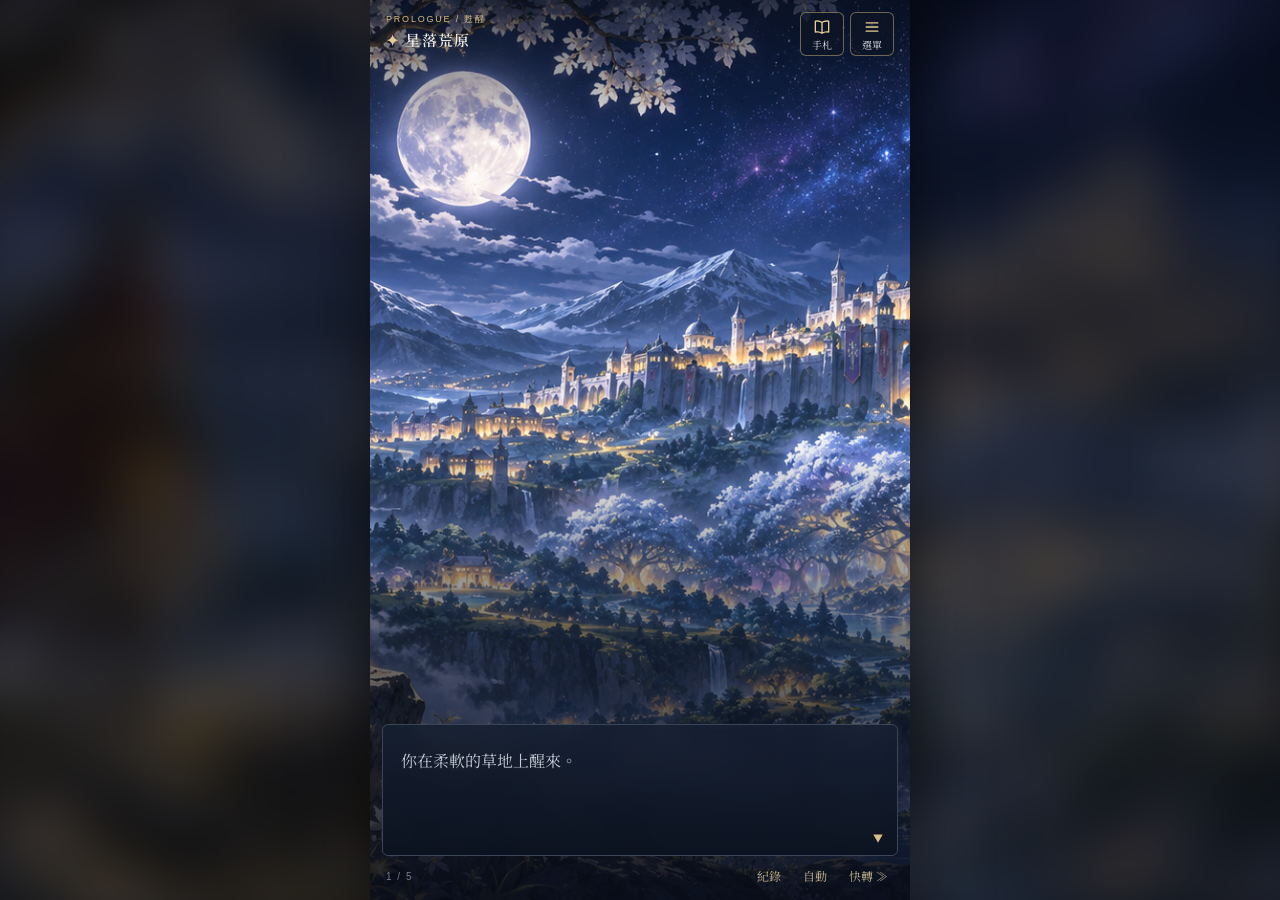
==== commit b57f9b58: "Restyle the journal and menu as centered night-themed cards The journal becomes a night-blue page wi" ====
--- a/adventure/index.html
+++ b/adventure/index.html
@@ -22,8 +22,10 @@
         <strong><span aria-hidden="true">✦</span> <span id="location"></span></strong>
       </div>
       <div class="hud-actions">
-        <button class="hud-button" id="journal-open" aria-label="旅人的手札"><i aria-hidden="true">◇</i>手札</button>
-        <button class="hud-button" id="menu-open" aria-label="選單"><i aria-hidden="true">☰</i>選單</button>
+        <button class="hud-button" id="journal-open" aria-label="旅人的手札">
+          <svg viewBox="0 0 24 24" aria-hidden="true"><path d="M12 6.5C10 5 7 4.5 4 5v13c3-.5 6 0 8 1.5 2-1.5 5-2 8-1.5V5c-3-.5-6 0-8 1.5zM12 6.5v13"/></svg>手札</button>
+        <button class="hud-button" id="menu-open" aria-label="選單">
+          <svg viewBox="0 0 24 24" aria-hidden="true"><path d="M5 7h14M5 12h14M5 17h14"/></svg>選單</button>
       </div>
     </header>
 
@@ -52,31 +54,43 @@
     <div class="toast" id="toast" role="status" hidden></div>
   </main>
 
-  <dialog id="journal" class="sheet">
-    <div class="sheet-head">
-      <div><small>TRAVELER'S JOURNAL</small><h2>旅人的手札</h2></div>
-      <button class="text-button" data-close>關閉 ✕</button>
-    </div>
-    <div class="sheet-body">
-      <p class="stat-label">✧ 信任 <span id="trust"></span></p>
-      <div class="meter"><i id="meter"></i></div>
-      <p class="hint">你與這片土地建立的連結</p>
-      <p class="stat-label">◇ 旅途行囊</p>
+  <dialog id="journal" class="card journal">
+    <i class="corner tl" aria-hidden="true"></i><i class="corner tr" aria-hidden="true"></i>
+    <i class="corner bl" aria-hidden="true"></i><i class="corner br" aria-hidden="true"></i>
+    <button class="card-close" data-close aria-label="關閉">✕</button>
+    <header class="journal-head">
+      <small>Traveler's Journal</small>
+      <h2>旅人的手札</h2>
+    </header>
+    <section class="journal-section">
+      <h3>信任 <span id="trust"></span></h3>
+      <div class="trust-lamps" id="trust-lamps" aria-hidden="true"></div>
+      <p class="journal-note">你與這片土地建立的連結</p>
+    </section>
+    <section class="journal-section">
+      <h3>旅途行囊 <span id="item-count"></span></h3>
       <ul id="inventory" class="inventory"></ul>
-    </div>
+    </section>
   </dialog>
 
-  <dialog id="menu" class="sheet">
-    <div class="sheet-head">
-      <div><small>MENU</small><h2>選單</h2></div>
-      <button class="text-button" data-close>關閉 ✕</button>
+  <dialog id="menu" class="card menu">
+    <i class="corner tl" aria-hidden="true"></i><i class="corner tr" aria-hidden="true"></i>
+    <i class="corner bl" aria-hidden="true"></i><i class="corner br" aria-hidden="true"></i>
+    <button class="card-close" data-close aria-label="關閉">✕</button>
+    <header class="menu-head">
+      <small>Menu</small>
+      <h2>選單</h2>
+    </header>
+    <div class="menu-list">
+      <button class="menu-item" id="fullscreen" hidden>
+        <svg viewBox="0 0 24 24" aria-hidden="true"><path d="M4 9V4h5M15 4h5v5M20 15v5h-5M9 20H4v-5"/></svg>全螢幕</button>
+      <a class="menu-item" href="../">
+        <svg viewBox="0 0 24 24" aria-hidden="true"><path d="M10 6l-6 6 6 6M4 12h16"/></svg>返回作品集</a>
+      <hr class="menu-rule">
+      <button class="menu-item danger" id="restart">
+        <svg viewBox="0 0 24 24" aria-hidden="true"><path d="M4 12a8 8 0 1 0 2.6-5.9M4 4v5h5"/></svg>重新開始</button>
     </div>
-    <div class="sheet-body menu-list">
-      <button class="menu-item" id="fullscreen" hidden>全螢幕 ⛶</button>
-      <button class="menu-item" id="restart">重新開始 ↺</button>
-      <a class="menu-item" href="../">返回作品集 ↗</a>
-      <p class="hint">點擊畫面或按空白鍵繼續。旅程會自動保存在此瀏覽器。</p>
-    </div>
+    <p class="menu-note">點擊畫面或按空白鍵繼續<br>旅程會自動保存在此瀏覽器</p>
   </dialog>
 
   <dialog id="log" class="sheet log">
--- a/adventure/game.css
+++ b/adventure/game.css
@@ -121,15 +121,17 @@
   min-width: 44px;
   min-height: 44px;
   padding: 4px 6px;
-  background: rgba(13, 21, 36, .55);
-  border: 1px solid rgba(208, 183, 128, .35);
+  background: rgba(13, 21, 36, .7);
+  border: 1px solid rgba(208, 183, 128, .5);
   border-radius: 6px;
   color: #d9dce2;
   font-size: 10px;
   line-height: 1.3;
   cursor: pointer;
 }
-.hud-button i { font-style: normal; font-size: 15px; color: var(--gold); }
+.hud-button svg { width: 20px; height: 20px; }
+svg { fill: none; stroke: currentColor; stroke-width: 1.6; stroke-linecap: round; stroke-linejoin: round; }
+.hud-button svg { color: var(--gold); }
 .hud-button:active, .hud-button:focus-visible { border-color: var(--gold); outline: none; }
 
 /* ---- 選項與謎題（浮在畫面中段） ---- */
@@ -320,7 +322,7 @@
   pointer-events: none;
 }
 
-/* ---- 底部面板：手札、選單、紀錄 ---- */
+/* ---- 底部面板：紀錄 ---- */
 .sheet {
   width: var(--stage-w);
   max-width: 100vw;
@@ -345,34 +347,145 @@
 }
 .sheet-head small { font: 9px sans-serif; letter-spacing: .22em; color: var(--gold-soft); }
 .sheet-head h2 { margin: 0; font-size: 18px; color: var(--gold); letter-spacing: .1em; }
-.sheet-body { padding: 16px 18px 22px; }
-
-.stat-label { margin: 0 0 6px; font-size: 14px; }
-.stat-label span { float: right; color: #dfc48e; }
-.meter { height: 3px; background: #354052; }
-.meter i { display: block; height: 100%; background: #ddc18b; transition: width .3s; }
-.hint { margin: 6px 0 18px; font-size: 12px; color: var(--muted); }
-.inventory { margin: 0; padding: 0; list-style: none; display: grid; gap: 4px; }
-.inventory li { display: flex; align-items: center; gap: 10px; min-height: 36px; font-size: 14px; color: #c8d0db; }
-.inventory li::before { content: '·'; color: var(--gold-soft); }
-.inventory li:has(.item-icon:not([hidden]))::before { display: none; }
-.item-icon { width: 32px; height: 32px; object-fit: contain; }
-
-.menu-list { display: grid; gap: 8px; }
+
+/* ---- 置中卡片：手札、選單 ---- */
+.card {
+  width: min(calc(var(--stage-w) - 32px), 380px);
+  max-height: calc(var(--stage-h) - 48px);
+  margin: auto;
+  padding: 26px 24px 24px;
+  border: 0;
+  overflow-y: auto;
+}
+.card[open] { animation: card-pop .25s ease; }
+.card::backdrop { background: rgba(4, 8, 16, .72); }
+@keyframes card-pop { from { transform: translateY(12px) scale(.97); opacity: 0; } }
+.card-close {
+  position: absolute;
+  top: 4px;
+  right: 4px;
+  z-index: 1;
+  width: 44px;
+  height: 44px;
+  background: none;
+  border: 0;
+  font-size: 15px;
+  cursor: pointer;
+  opacity: .7;
+}
+.card-close:hover, .card-close:focus-visible { opacity: 1; outline: none; }
+.card h2, .card h3 { margin: 0; }
+
+/* 手札：夜色的紙頁，金色墨跡 */
+.journal {
+  --ink-dark: #e6e2d6;
+  --ink-soft: #9aa3b5;
+  --ink-red: var(--gold);
+  color: var(--ink-dark);
+  background: url('../assets/ui/night-paper.webp') center / 100% 100%, linear-gradient(160deg, #1a2540, #0c1322);
+  border: 1px solid rgba(208, 183, 128, .55);
+  border-radius: 4px;
+  box-shadow: 0 0 0 4px rgba(13, 21, 36, .9), 0 0 0 5px rgba(208, 183, 128, .25), 0 18px 50px rgba(0, 0, 0, .6);
+  padding: 30px 28px 28px;
+  overflow: visible;
+}
+.journal .card-close { color: var(--gold-soft); }
+.journal-head { text-align: center; padding-bottom: 12px; border-bottom: 1px solid rgba(208, 183, 128, .3); }
+.journal-head small { font: italic 11px/1.6 Georgia, serif; letter-spacing: .12em; color: var(--ink-soft); }
+.journal-head h2 { font-size: 22px; font-weight: 700; letter-spacing: .18em; color: var(--gold); }
+.journal-section { margin-top: 18px; }
+.journal-section h3 {
+  display: flex;
+  justify-content: space-between;
+  align-items: baseline;
+  font-size: 15px;
+  font-weight: 700;
+  letter-spacing: .12em;
+}
+.journal-section h3::before { content: '✦'; margin-right: 8px; color: var(--ink-red); font-size: 11px; }
+.journal-section h3 span { margin-left: auto; font: italic 13px Georgia, serif; letter-spacing: .05em; color: var(--ink-soft); }
+.journal-note { margin: 4px 0 0; font-size: 12px; color: var(--ink-soft); }
+
+.trust-lamps { display: flex; gap: 10px; margin-top: 8px; }
+.trust-lamp {
+  width: 44px;
+  height: 44px;
+  border-radius: 50%;
+  border: 1.5px dashed rgba(208, 183, 128, .4);
+}
+.trust-lamp.on { border-style: solid; background: radial-gradient(circle, #f6d27a, #c9862d 70%); box-shadow: 0 0 12px rgba(214, 150, 50, .7); }
+/* 有小燈圖時改用圖片 */
+.journal.has-lamps .trust-lamp { border: 0; border-radius: 0; box-shadow: none; background: url('../assets/ui/trust-off.webp') center / contain no-repeat; opacity: .55; }
+.journal.has-lamps .trust-lamp.on { background-image: url('../assets/ui/trust-on.webp'); opacity: 1; filter: drop-shadow(0 0 8px rgba(240, 180, 80, .75)); }
+
+.inventory { margin: 12px 0 0; padding: 0; list-style: none; display: grid; grid-template-columns: repeat(3, 1fr); gap: 14px 8px; }
+.inventory li { display: grid; justify-items: center; gap: 4px; font-size: 12px; line-height: 1.4; text-align: center; }
+.item-slot {
+  display: grid;
+  place-items: center;
+  width: 68px;
+  height: 68px;
+  border: 1px solid rgba(208, 183, 128, .45);
+  border-radius: 4px;
+  background: radial-gradient(circle, rgba(60, 78, 120, .55), rgba(14, 22, 40, .7));
+  box-shadow: inset 0 0 12px rgba(0, 0, 0, .45);
+  font-size: 24px;
+  font-weight: 700;
+  color: var(--ink-soft);
+}
+.item-icon { width: 58px; height: 58px; object-fit: contain; filter: drop-shadow(0 2px 3px rgba(0, 0, 0, .6)); }
+.item-slot:has(.item-icon:not([hidden])) .item-initial { display: none; }
+.inventory li.empty { color: #5f6a7e; }
+.inventory li.empty .item-slot { border-style: dashed; background: none; box-shadow: none; border-color: #3d4a62; color: #4a566c; }
+
+/* 選單：深藍底、金色角花 */
+.menu {
+  color: var(--ink);
+  background: linear-gradient(180deg, #16203a, #0c1322);
+  border: 1px solid rgba(208, 183, 128, .55);
+  border-radius: 4px;
+  box-shadow: 0 0 0 4px rgba(13, 21, 36, .9), 0 0 0 5px rgba(208, 183, 128, .25), 0 18px 50px rgba(0, 0, 0, .6);
+  overflow: visible;
+}
+.corner {
+  position: absolute;
+  width: 54px;
+  height: 54px;
+  background: url('../assets/ui/corner.webp') top left / contain no-repeat;
+  pointer-events: none;
+}
+.corner.tl { top: -7px; left: -7px; }
+.corner.tr { top: -7px; right: -7px; transform: scaleX(-1); }
+.corner.bl { bottom: -7px; left: -7px; transform: scaleY(-1); }
+.corner.br { bottom: -7px; right: -7px; transform: scale(-1); }
+.menu .card-close { color: var(--gold-soft); }
+.menu-head { text-align: center; margin-bottom: 18px; }
+.menu-head small { font: 9px sans-serif; letter-spacing: .3em; text-transform: uppercase; color: var(--gold-soft); }
+.menu-head h2 { font-size: 20px; color: var(--gold); letter-spacing: .3em; text-indent: .3em; }
+.menu-head::after { content: '✦'; display: block; margin-top: 2px; color: var(--gold-soft); font-size: 10px; }
+.menu-list { display: grid; gap: 10px; }
 .menu-item {
-  display: block;
+  display: flex;
+  align-items: center;
+  gap: 14px;
   width: 100%;
-  min-height: 50px;
-  padding: 12px 16px;
+  min-height: 52px;
+  padding: 12px 18px;
   text-align: left;
-  background: #182335;
-  border: 1px solid #354257;
-  border-radius: 4px;
+  background: rgba(30, 42, 64, .7);
+  border: 1px solid #3d4a62;
+  border-radius: 3px;
   font-size: 15px;
-  cursor: pointer;
-}
-.menu-item:active, .menu-item:focus-visible { border-color: #d0b780; outline: none; }
-.menu-list .hint { margin: 8px 0 0; }
+  letter-spacing: .1em;
+  cursor: pointer;
+}
+.menu-item svg { width: 20px; height: 20px; flex-shrink: 0; color: var(--gold); }
+.menu-item:hover, .menu-item:active, .menu-item:focus-visible { border-color: #d0b780; background: rgba(42, 56, 80, .85); outline: none; }
+.menu-rule { width: 100%; margin: 4px 0; border: 0; border-top: 1px solid #2a3446; }
+.menu-item.danger { background: none; border-color: rgba(190, 110, 95, .45); color: #dba99d; }
+.menu-item.danger svg { color: #d98f7f; }
+.menu-item.danger:hover, .menu-item.danger:active, .menu-item.danger:focus-visible { border-color: #e0a090; background: rgba(120, 50, 40, .25); }
+.menu-note { margin: 16px 0 0; font-size: 11px; line-height: 1.8; text-align: center; color: var(--muted); }
 
 #log-list {
   list-style: none;
@@ -395,5 +508,5 @@
 }
 
 @media (prefers-reduced-motion: reduce) {
-  .next-mark, .sprite, .choices, .chapter-card, .chapter-card.leaving, .toast, .sheet[open] { animation: none; }
-}
+  .next-mark, .sprite, .choices, .chapter-card, .chapter-card.leaving, .toast, .sheet[open], .card[open] { animation: none; }
+}
